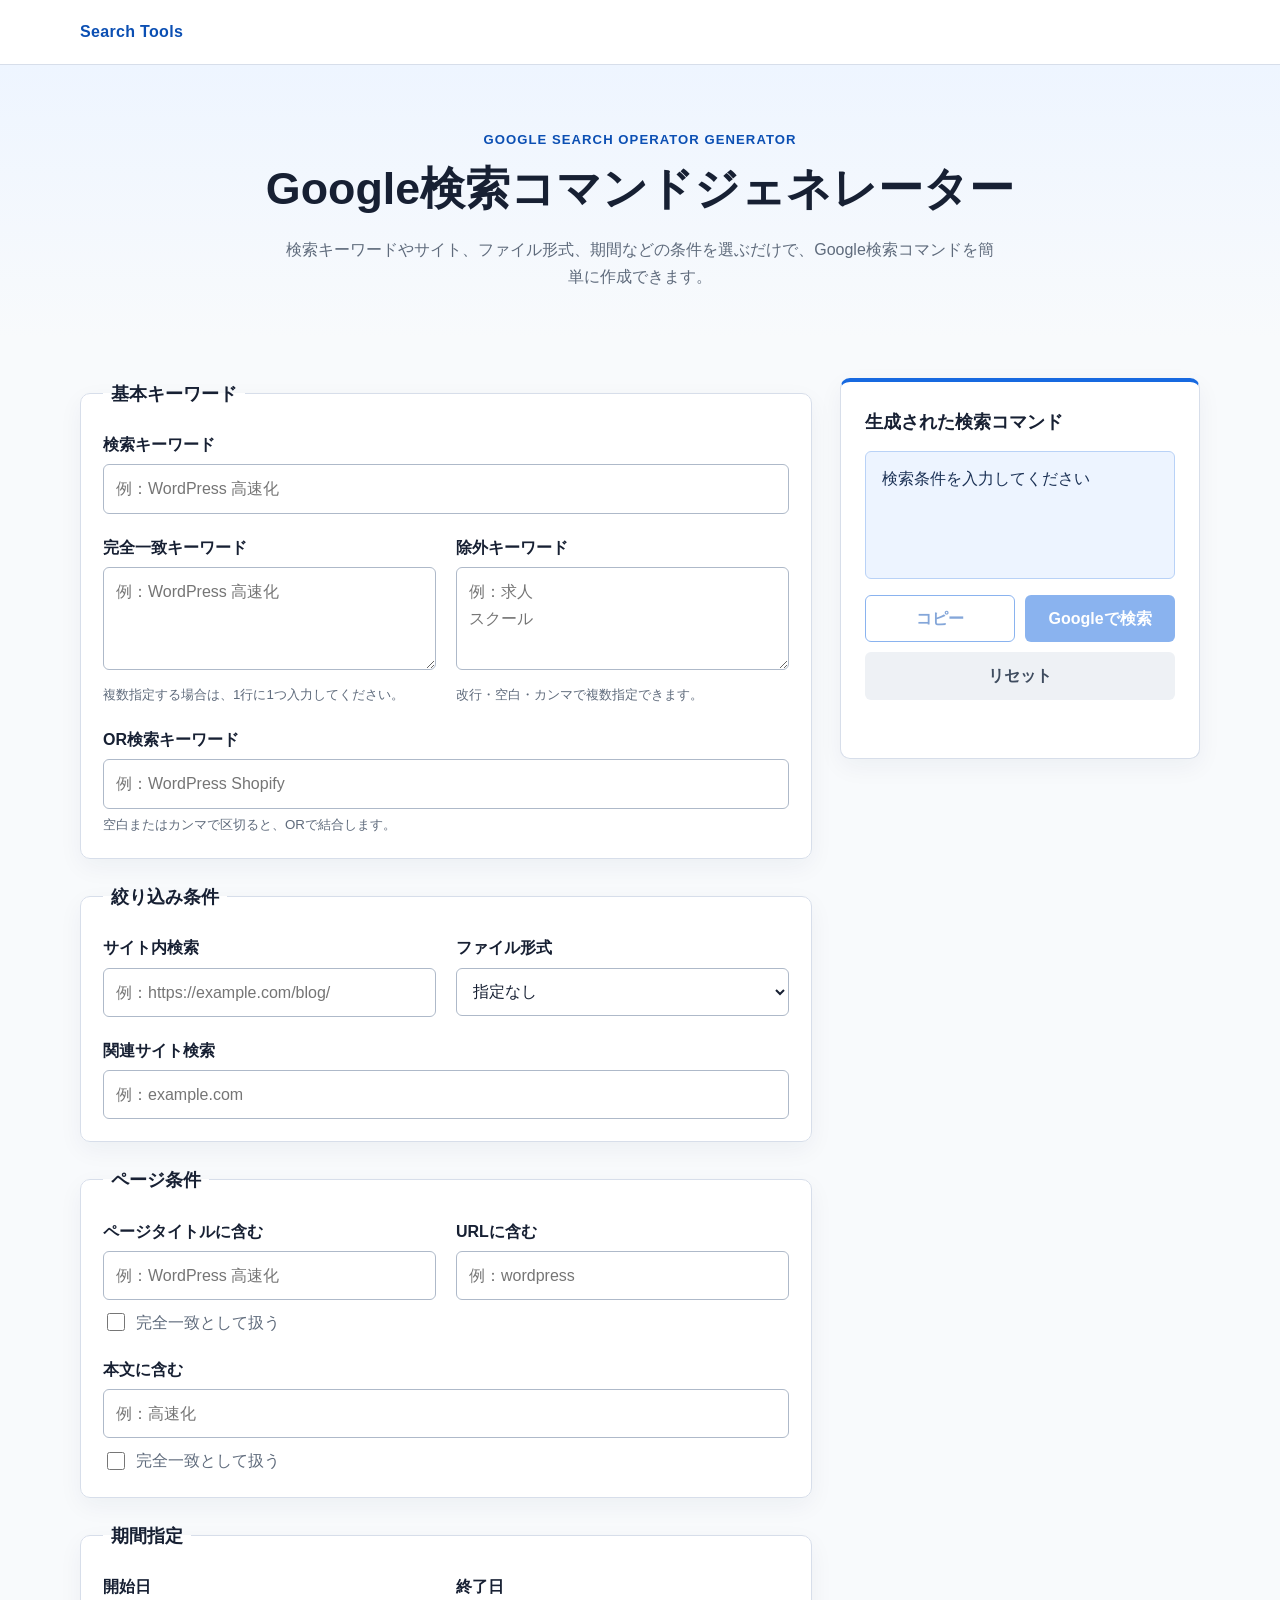
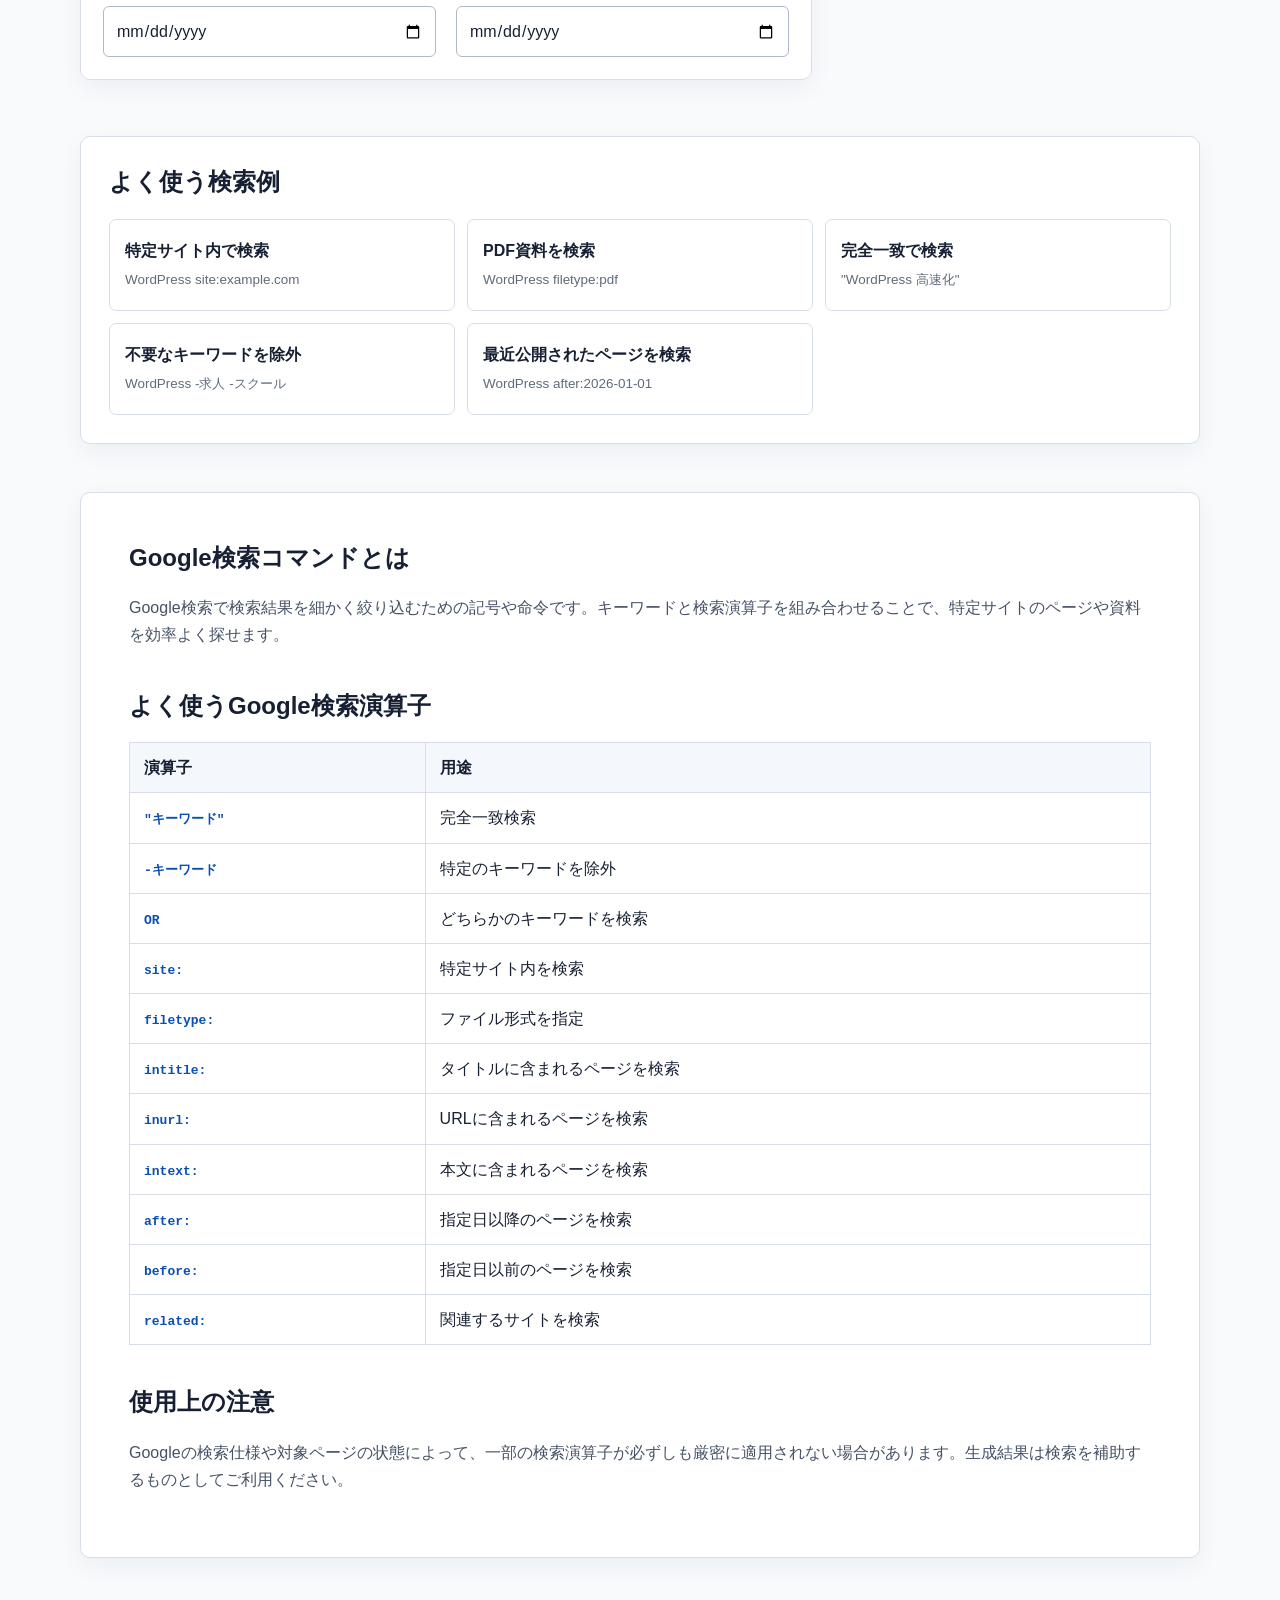
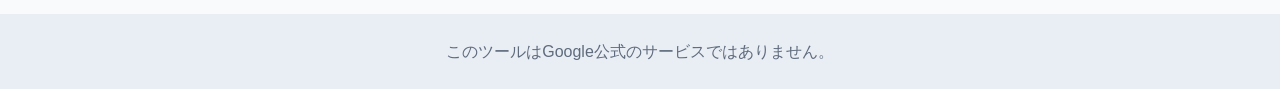
==== index.html @ 907c2c13 "Initial commit: add Google search operator generator" ====
<!doctype html>
<html lang="ja">
<head>
  <meta charset="utf-8">
  <meta name="viewport" content="width=device-width, initial-scale=1">
  <title>Google検索コマンドジェネレーター</title>
  <meta name="description" content="Google検索コマンドジェネレーターへ移動します。">
  <meta http-equiv="refresh" content="0; url=./tools/google-search/">
  <link rel="canonical" href="./tools/google-search/">
</head>
<body>
  <p><a href="./tools/google-search/">Google検索コマンドジェネレーターを開く</a></p>
</body>
</html>
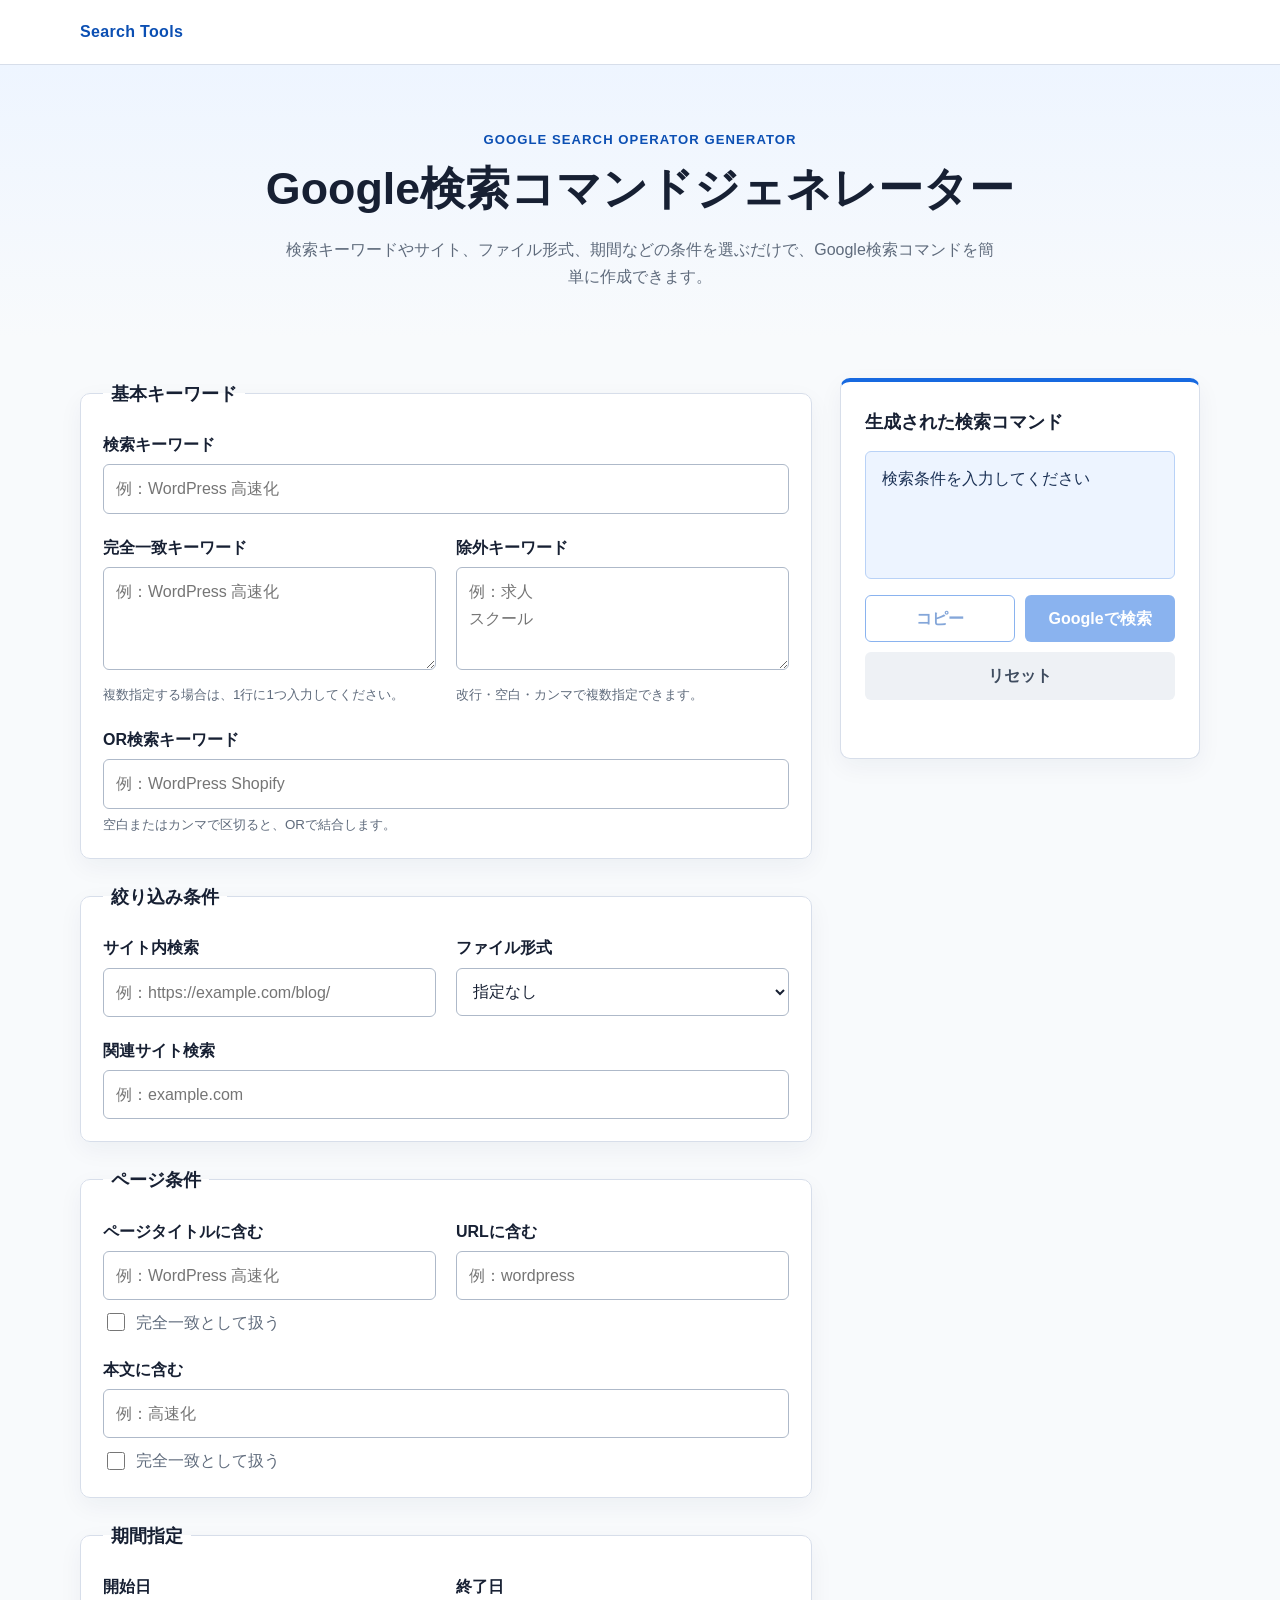
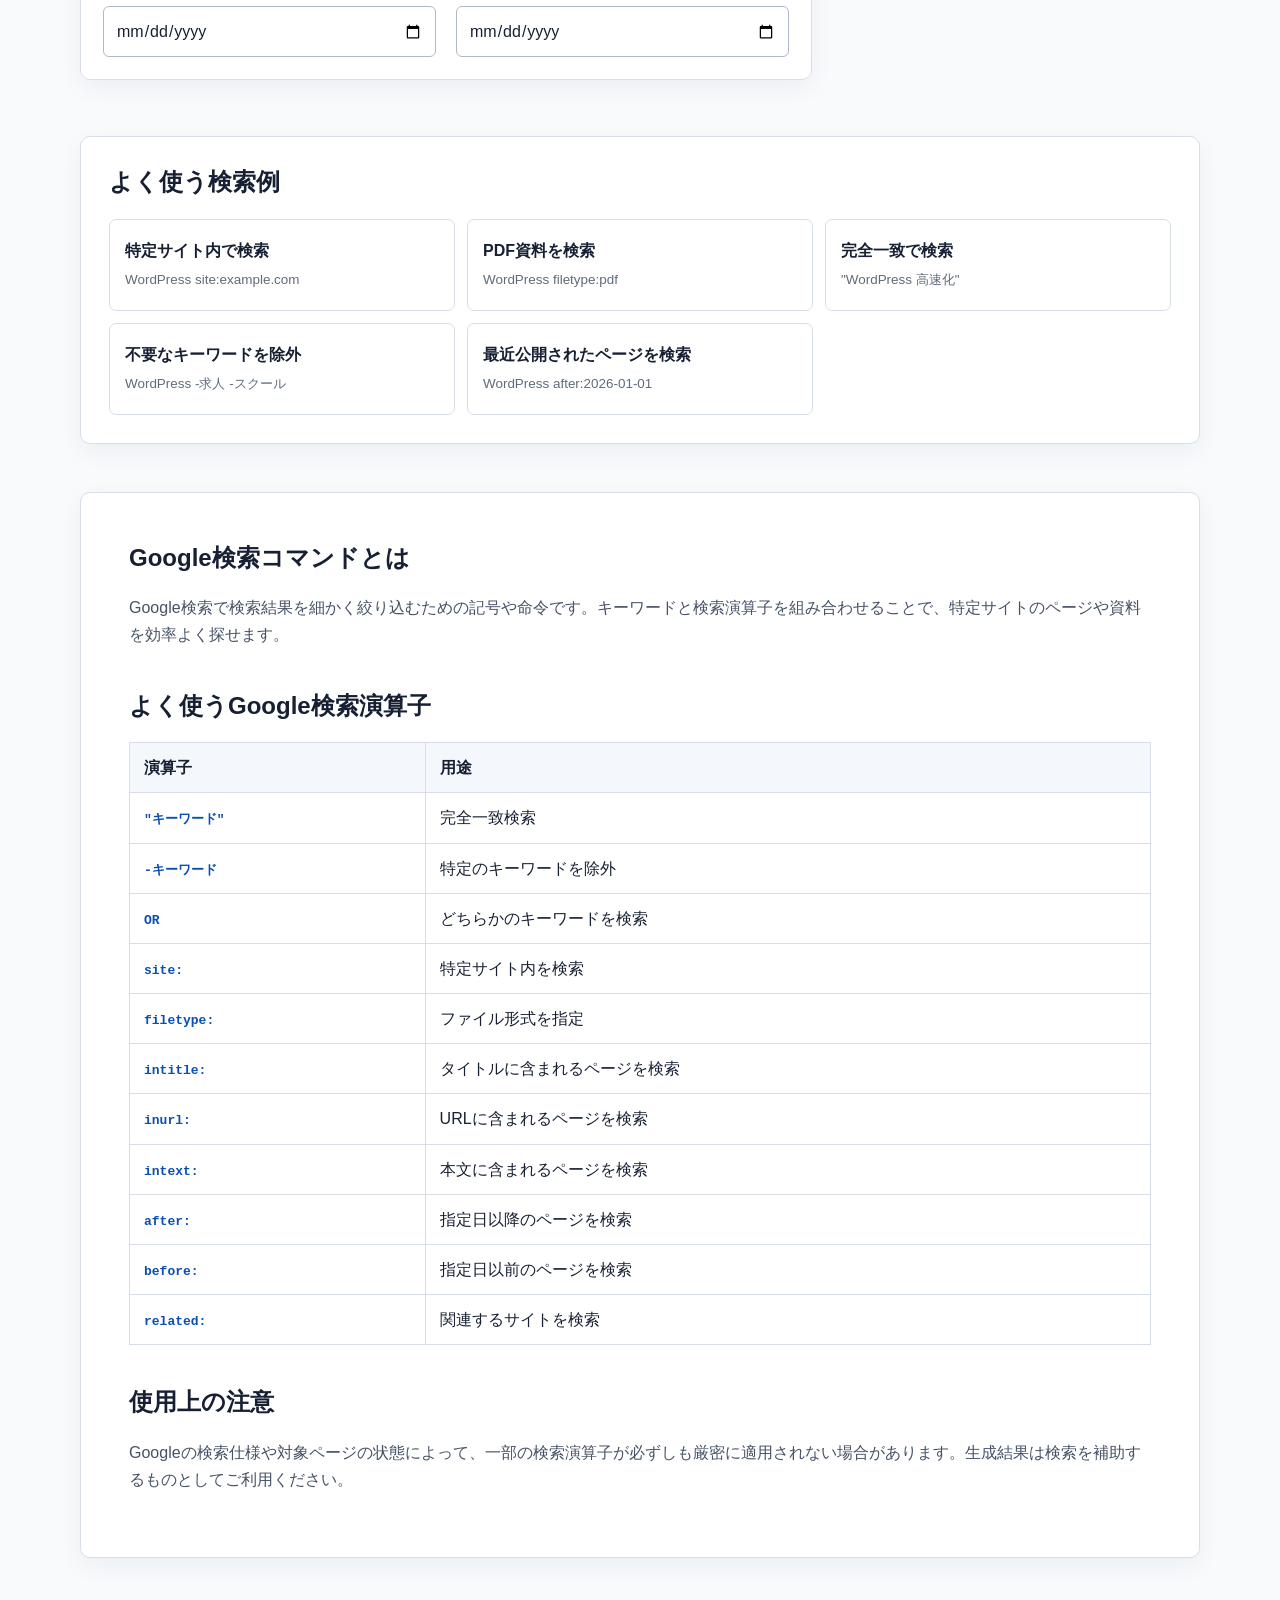
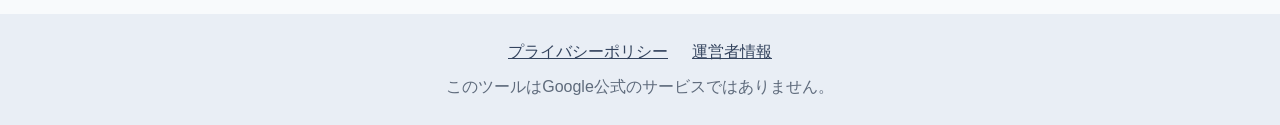
==== commit 8925c430: "Harden static site security and privacy controls" ====
--- a/index.html
+++ b/index.html
@@ -3,6 +3,8 @@
 <head>
   <meta charset="utf-8">
   <meta name="viewport" content="width=device-width, initial-scale=1">
+  <meta http-equiv="Content-Security-Policy" content="default-src 'self'; script-src 'self'; style-src 'self'; img-src 'self' data:; font-src 'self'; connect-src 'none'; object-src 'none'; base-uri 'self'; form-action 'none'; upgrade-insecure-requests">
+  <meta name="referrer" content="no-referrer">
   <title>Google検索コマンドジェネレーター</title>
   <meta name="description" content="Google検索コマンドジェネレーターへ移動します。">
   <meta http-equiv="refresh" content="0; url=./tools/google-search/">
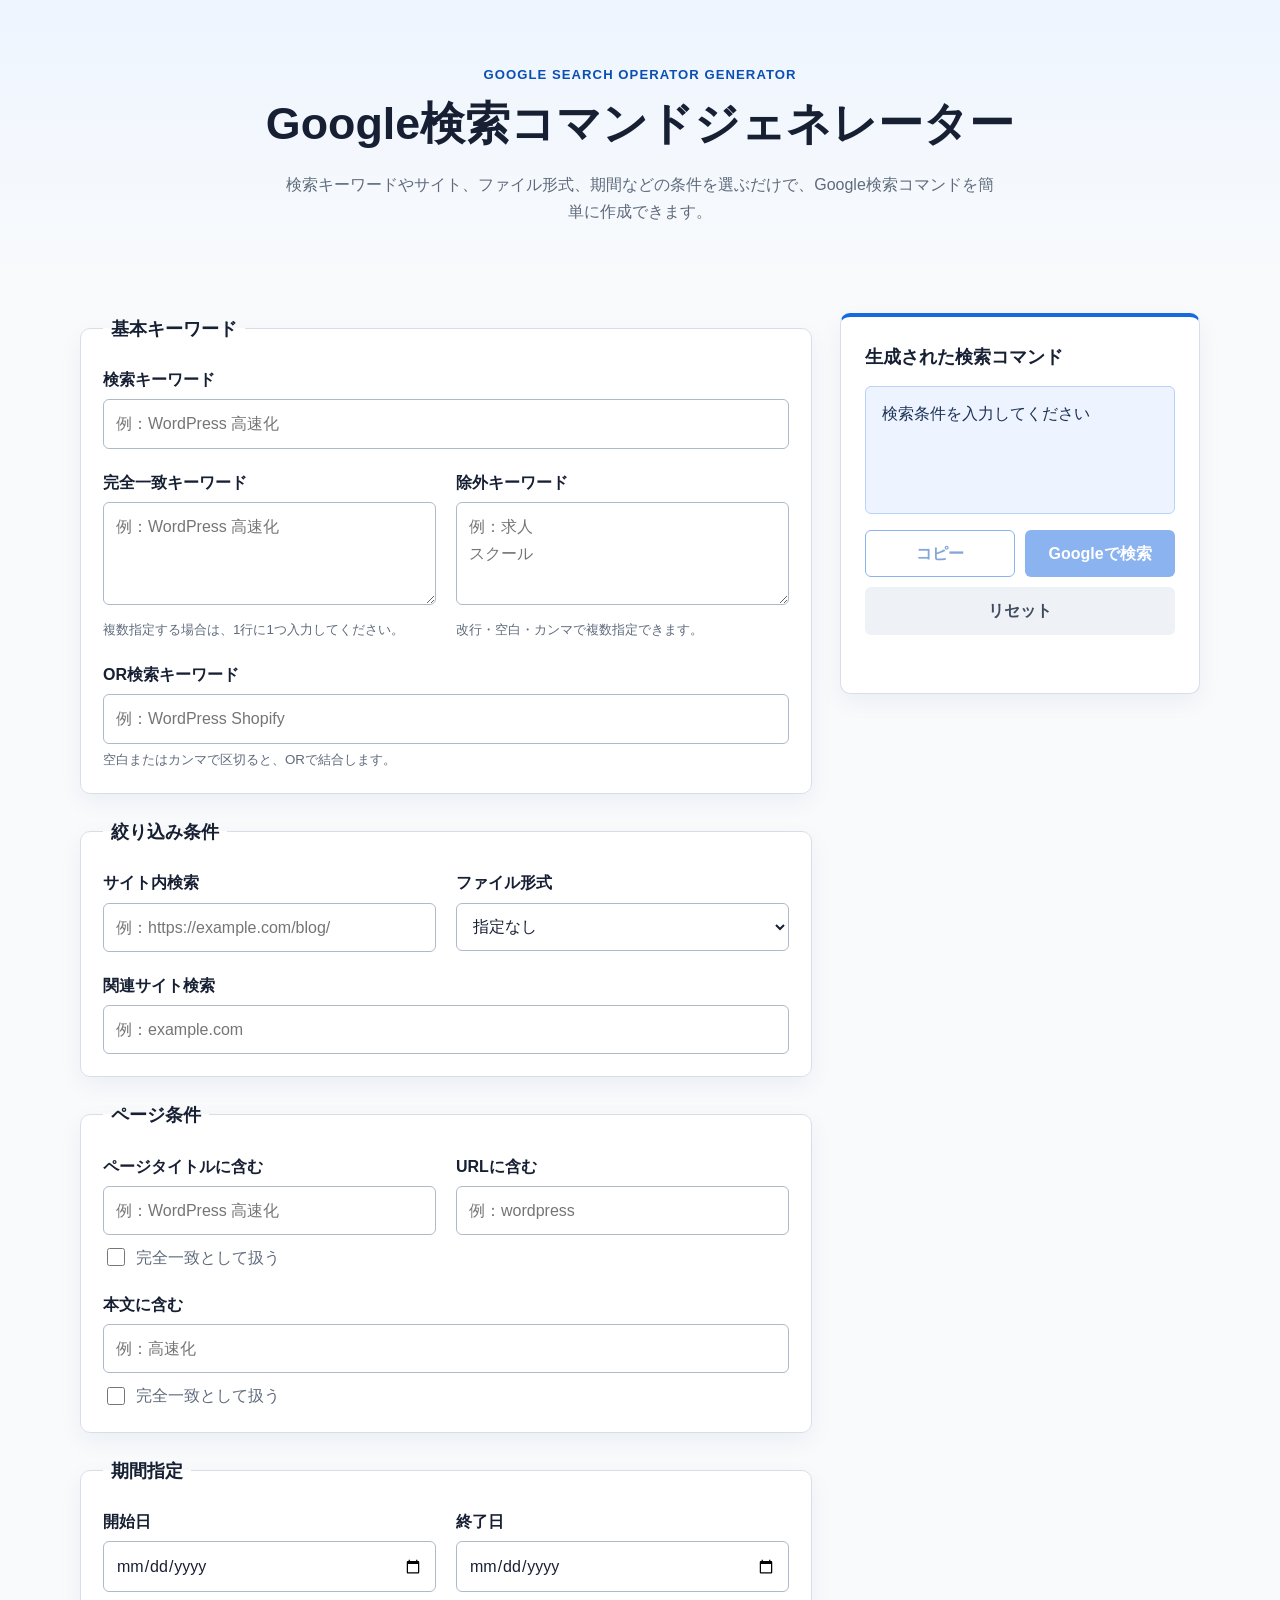
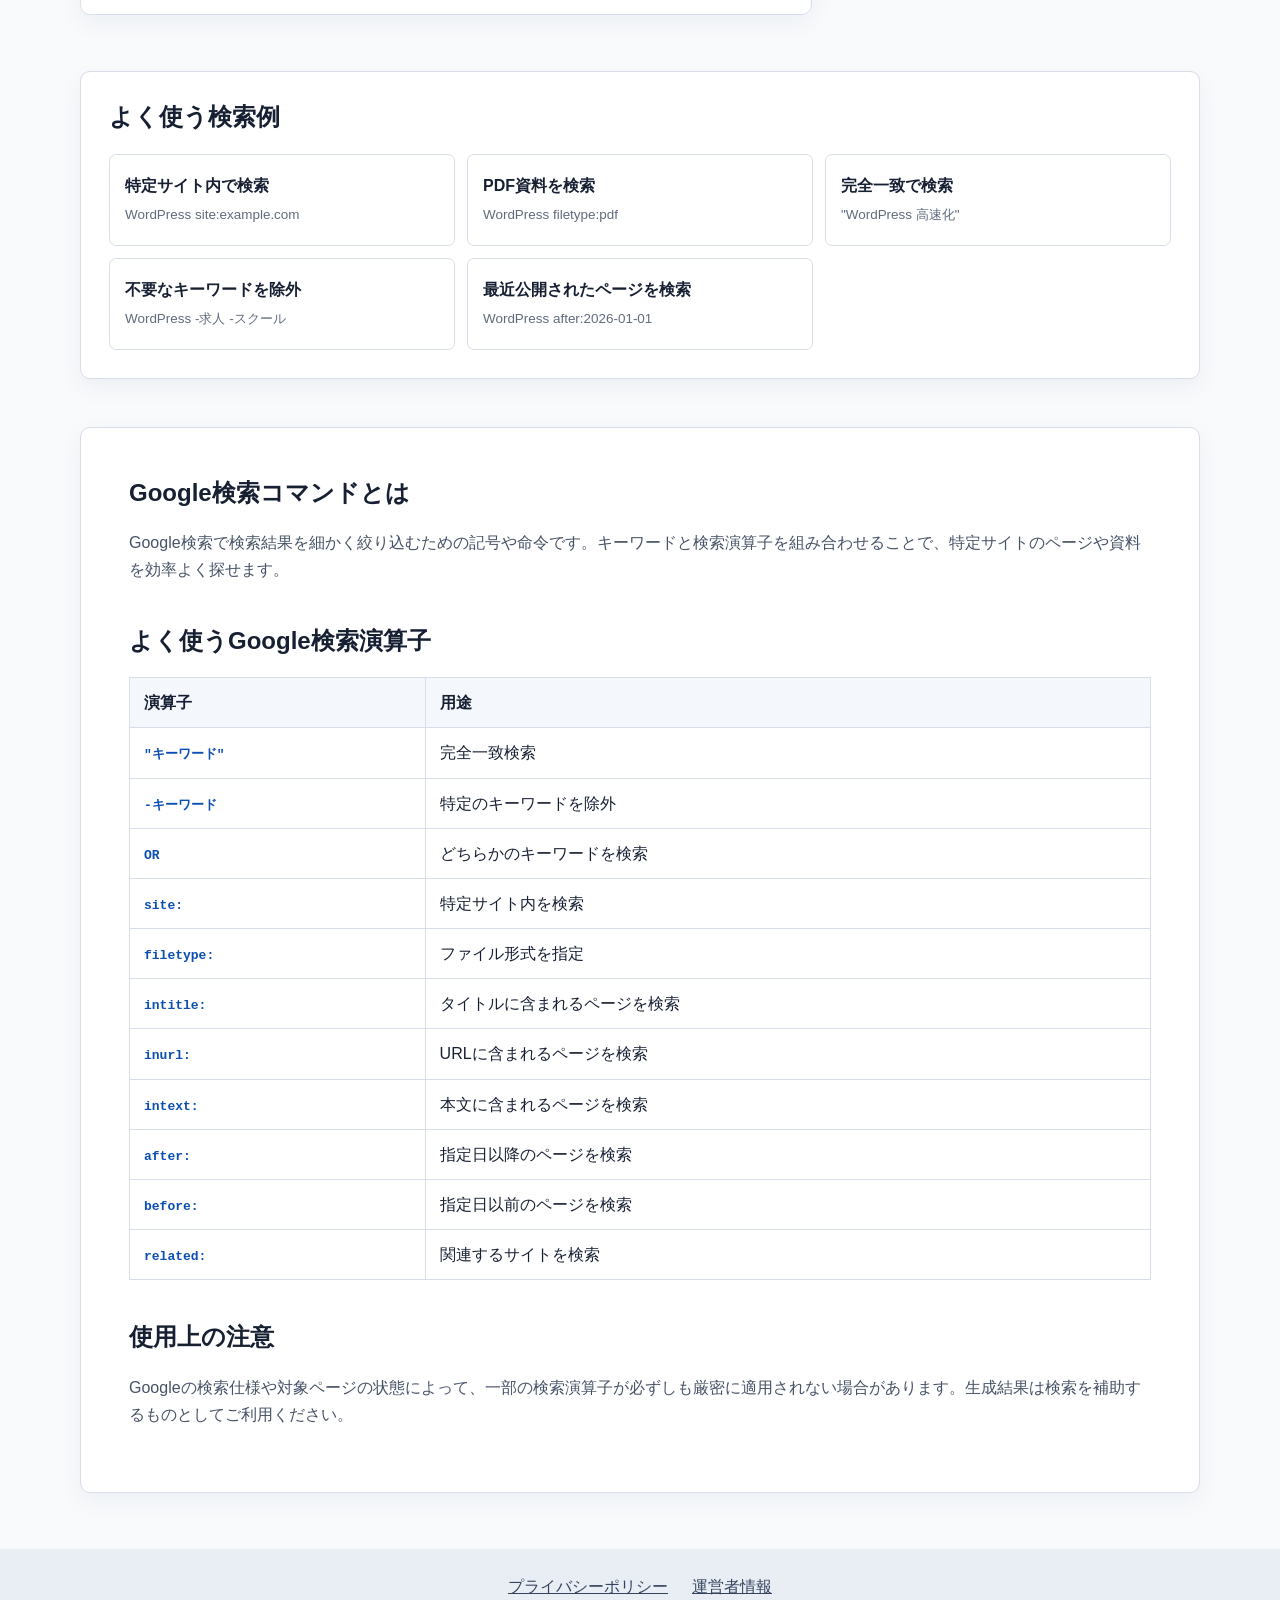
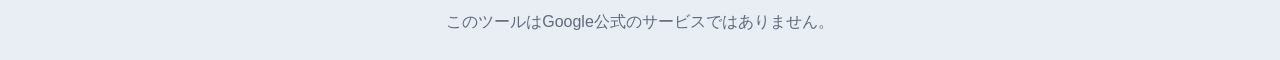
==== commit 81e84c94: "Add social metadata and custom OGP image" ====
--- a/index.html
+++ b/index.html
@@ -5,10 +5,22 @@
   <meta name="viewport" content="width=device-width, initial-scale=1">
   <meta http-equiv="Content-Security-Policy" content="default-src 'self'; script-src 'self'; style-src 'self'; img-src 'self' data:; font-src 'self'; connect-src 'none'; object-src 'none'; base-uri 'self'; form-action 'none'; upgrade-insecure-requests">
   <meta name="referrer" content="no-referrer">
-  <title>Google検索コマンドジェネレーター</title>
-  <meta name="description" content="Google検索コマンドジェネレーターへ移動します。">
+  <title>Google検索コマンドジェネレーター｜検索演算子を簡単作成</title>
+  <meta name="description" content="Google検索の完全一致、除外、site、filetype、intitle、期間指定などの検索コマンドをフォームから簡単に作成できる無料ツールです。">
   <meta http-equiv="refresh" content="0; url=./tools/google-search/">
-  <link rel="canonical" href="./tools/google-search/">
+  <link rel="canonical" href="https://kazuyan0324.github.io/google-search-generator/tools/google-search/">
+  <meta property="og:type" content="website">
+  <meta property="og:locale" content="ja_JP">
+  <meta property="og:site_name" content="Google検索コマンドジェネレーター">
+  <meta property="og:title" content="Google検索コマンドジェネレーター｜検索演算子を簡単作成">
+  <meta property="og:description" content="完全一致、除外、site、filetype、期間指定などのGoogle検索コマンドをフォームから簡単に作成できます。">
+  <meta property="og:url" content="https://kazuyan0324.github.io/google-search-generator/tools/google-search/">
+  <meta property="og:image" content="https://kazuyan0324.github.io/google-search-generator/assets/ogp-google-search-generator.png">
+  <meta property="og:image:width" content="1200"><meta property="og:image:height" content="630">
+  <meta name="twitter:card" content="summary_large_image">
+  <meta name="twitter:title" content="Google検索コマンドジェネレーター｜検索演算子を簡単作成">
+  <meta name="twitter:description" content="Google検索コマンドをフォームから簡単に作成できる無料ツールです。">
+  <meta name="twitter:image" content="https://kazuyan0324.github.io/google-search-generator/assets/ogp-google-search-generator.png">
 </head>
 <body>
   <p><a href="./tools/google-search/">Google検索コマンドジェネレーターを開く</a></p>
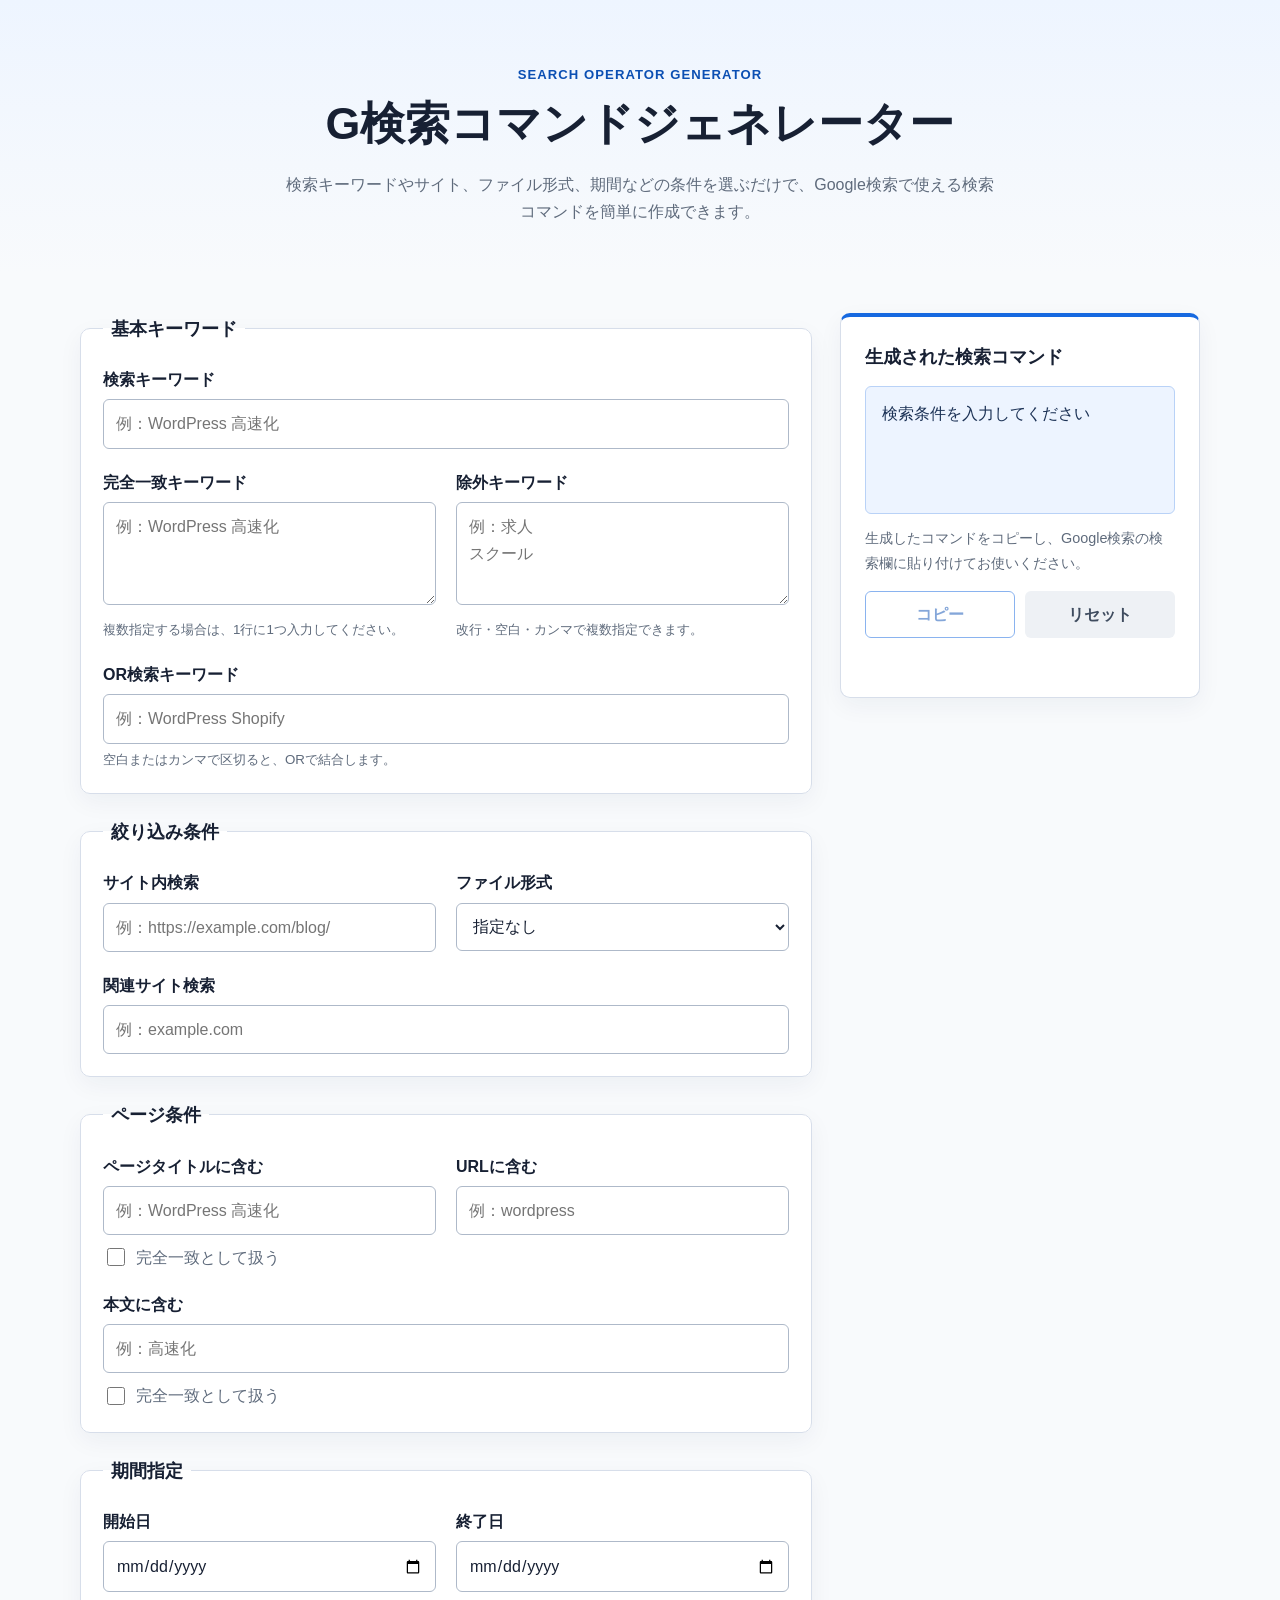
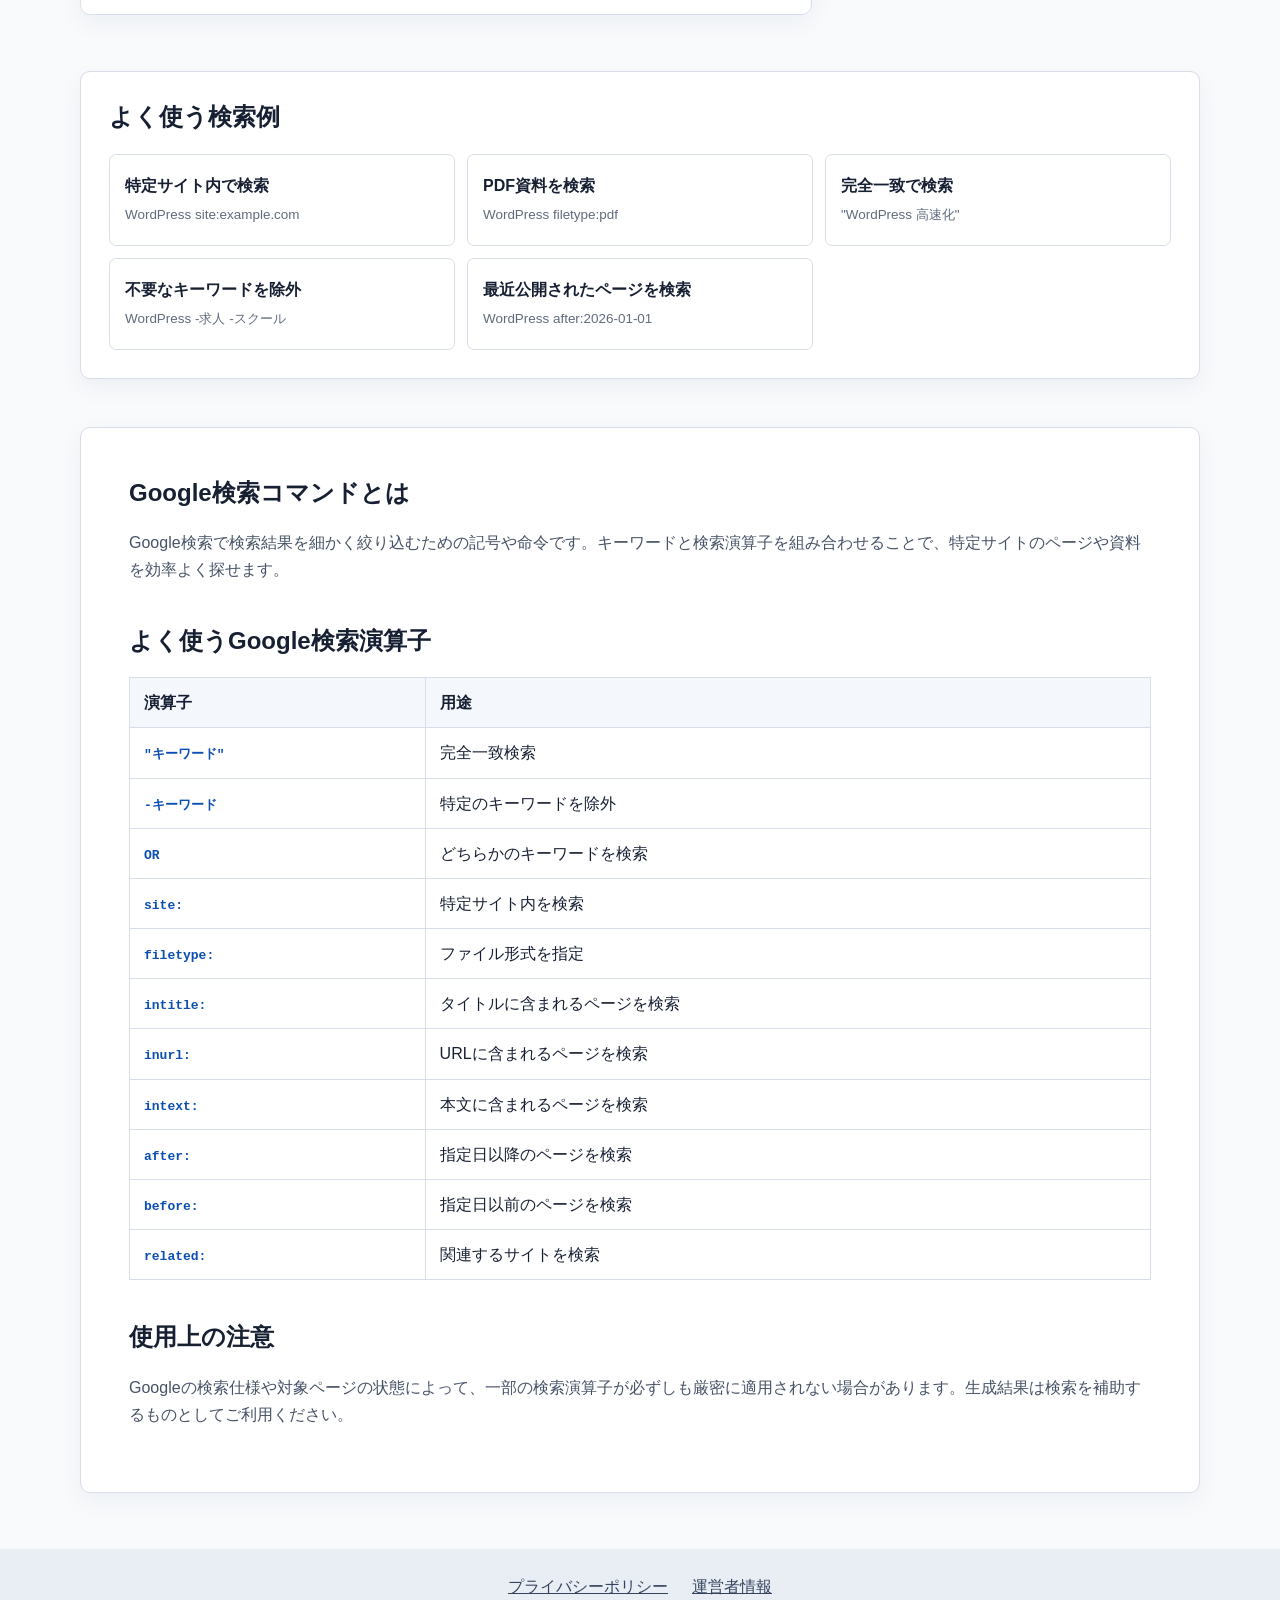
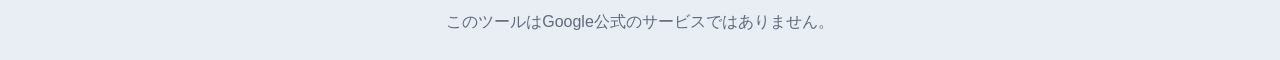
==== commit 8f3d1420: "Rename tool and remove direct Google search action" ====
--- a/index.html
+++ b/index.html
@@ -5,24 +5,24 @@
   <meta name="viewport" content="width=device-width, initial-scale=1">
   <meta http-equiv="Content-Security-Policy" content="default-src 'self'; script-src 'self'; style-src 'self'; img-src 'self' data:; font-src 'self'; connect-src 'none'; object-src 'none'; base-uri 'self'; form-action 'none'; upgrade-insecure-requests">
   <meta name="referrer" content="no-referrer">
-  <title>Google検索コマンドジェネレーター｜検索演算子を簡単作成</title>
+  <title>G検索コマンドジェネレーター｜Google検索演算子を簡単作成</title>
   <meta name="description" content="Google検索の完全一致、除外、site、filetype、intitle、期間指定などの検索コマンドをフォームから簡単に作成できる無料ツールです。">
   <meta http-equiv="refresh" content="0; url=./tools/google-search/">
   <link rel="canonical" href="https://kazuyan0324.github.io/google-search-generator/tools/google-search/">
   <meta property="og:type" content="website">
   <meta property="og:locale" content="ja_JP">
-  <meta property="og:site_name" content="Google検索コマンドジェネレーター">
-  <meta property="og:title" content="Google検索コマンドジェネレーター｜検索演算子を簡単作成">
+  <meta property="og:site_name" content="G検索コマンドジェネレーター">
+  <meta property="og:title" content="G検索コマンドジェネレーター｜Google検索演算子を簡単作成">
   <meta property="og:description" content="完全一致、除外、site、filetype、期間指定などのGoogle検索コマンドをフォームから簡単に作成できます。">
   <meta property="og:url" content="https://kazuyan0324.github.io/google-search-generator/tools/google-search/">
   <meta property="og:image" content="https://kazuyan0324.github.io/google-search-generator/assets/ogp-google-search-generator.png">
   <meta property="og:image:width" content="1200"><meta property="og:image:height" content="630">
   <meta name="twitter:card" content="summary_large_image">
-  <meta name="twitter:title" content="Google検索コマンドジェネレーター｜検索演算子を簡単作成">
+  <meta name="twitter:title" content="G検索コマンドジェネレーター｜Google検索演算子を簡単作成">
   <meta name="twitter:description" content="Google検索コマンドをフォームから簡単に作成できる無料ツールです。">
   <meta name="twitter:image" content="https://kazuyan0324.github.io/google-search-generator/assets/ogp-google-search-generator.png">
 </head>
 <body>
-  <p><a href="./tools/google-search/">Google検索コマンドジェネレーターを開く</a></p>
+  <p><a href="./tools/google-search/">G検索コマンドジェネレーターを開く</a></p>
 </body>
 </html>
